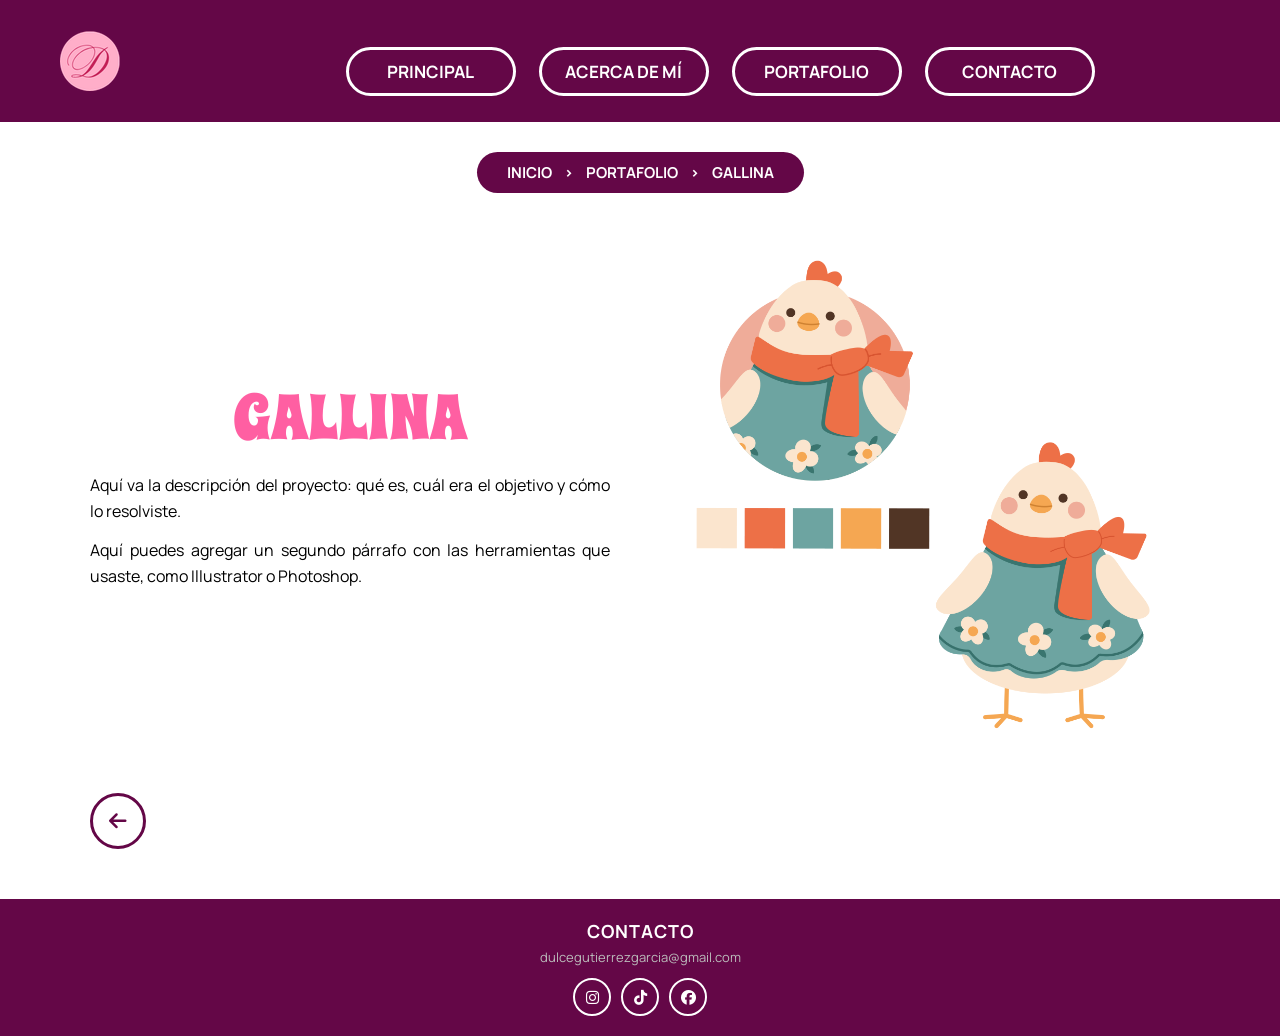
==== practica2/proyecto1.html @ a043902a "Add files via upload" ====
<!DOCTYPE html>
<html lang="es">
<head>
    <meta charset="UTF-8">
    <meta name="viewport" content="width=device-width, initial-scale=1.0">
    <link rel="preconnect" href="https://fonts.googleapis.com">
    <link rel="preconnect" href="https://fonts.gstatic.com" crossorigin>
    <link href="https://fonts.googleapis.com/css2?family=Manrope:wght@200..800&family=Narnoor:wght@400;500;600;700;800&family=Sniglet:wght@400;800&family=Spicy+Rice&display=swap" rel="stylesheet">
    <link rel="stylesheet" href="https://cdnjs.cloudflare.com/ajax/libs/font-awesome/6.5.1/css/all.min.css">
    <link rel="stylesheet" type="text/css" href="css/estilos.css">
    <title>Gallina | Portafolio</title>
</head>

<body>
    <header id="encabezado">
        <figure id="logotipo">
            <img src="img/Logo.png" alt="Logotipo de Dulce">
        </figure>

        <nav id="menu">
            <ul>
                <li><a href="index.html">Principal</a></li>
                <li><a href="index.html#acercademi">Acerca de mí</a></li>
                <li><a href="index.html#portafolio">Portafolio</a></li>
                <li><a href="index.html#contacto">Contacto</a></li>
            </ul>
        </nav>
    </header>

    <main id="proyecto">

        <!-- Breadcrumbs -->
        <nav class="migas" aria-label="Estás en">
            <a href="index.html">Inicio</a>
            <span>&gt;</span>
            <a href="index.html#portafolio">Portafolio</a>
            <span>&gt;</span>
            <span>Gallina</span>
        </nav>

        <!-- Título + descripción | imagen -->
        <section class="proyecto-contenido">
            <div class="proyecto-texto">
                <h1>Gallina</h1>
                <p>Aquí va la descripción del proyecto: qué es, cuál era el objetivo y cómo lo resolviste.</p>
                <p>Aquí puedes agregar un segundo párrafo con las herramientas que usaste, como Illustrator o Photoshop.</p>
            </div>

            <figure class="proyecto-imagen">
                <img src="img/proyecto1.png" alt="Gallina, ilustración vectorial">
            </figure>
        </section>

        <!-- Flecha para regresar -->
        <a class="volver" href="index.html#portafolio" aria-label="Volver al portafolio">
            <i class="fa-solid fa-arrow-left"></i>
        </a>

    </main>

    <footer id="contacto">
        <h2>Contacto</h2>
        <p>dulcegutierrezgarcia@gmail.com</p>
        <ul>
            <li><a href="https://www.instagram.com/_dulce_g_?dlrf=MXkxOGN0NDM3bWo4aw==/" target="_blank" rel="noopener" aria-label="Instagram"><i class="fa-brands fa-instagram"></i></a></li>
            <li><a href="https://www.tiktok.com/@dulcitosss_?_r=1&_t=ZS-9Ag1h3GOVRE" target="_blank" rel="noopener" aria-label="TikTok"><i class="fa-brands fa-tiktok"></i></a></li>
            <li><a href="https://www.facebook.com/dulcejaneth.gutierrezgarcia/" target="_blank" rel="noopener" aria-label="Facebook"><i class="fa-brands fa-facebook"></i></a></li>
        </ul>
    </footer>
</body>
</html>
---- practica2/css/estilos.css ----
body {
    margin:0;
    padding:0;
    font-family: "Manrope", sans-serif;
}


#encabezado {
    position: relative;
    display: flex;
    align-items: center;
    justify-content: center;
    padding: 15px 20px;
    background-color: #640747;
}

#logotipo {
        width: 60px;
        height: 60px;
}

#menu {
    margin-top: 20px;
    width: 600px;
    height: 50px;
}

#menu {
    display: flex;
    justify-content: center;
    align-items: center;
    gap: 10px;
    width: 100%;
}

#menu {
    display: flex;
    justify-content: center;
    align-items: center;
    gap: 35px;
    width: 100%;
}

#menu a {
    display: inline-block;
    background-color:#640747;
    color: #FFFFFF;
    text-decoration: none;
    text-align: center;
    font-family: Manrope, sans-serif;
    font-size: 17px;
    font-weight: bold;
    text-transform: uppercase;
    width: 140px;
    padding: 10px 12px;
    border: 3px solid #FFFFFF;
    border-radius: 35px;
    transition: all 0.3s ease;
}

#menu a:hover {
    background-color: #F5A6CC;
    color: #FFFFFF;
    border-color: #FFFFFF;
    transform: scale(1.05);
}

#menu ul li {
    display: inline;
    margin-right: 20px;
}

/*------------------------------- Sección portada --------------*/
#portada {
    width: 100%;
    overflow: hidden;
}

#imgportada {
    margin: 0;
    width: 100%;
    height: auto;
}

#imgportada img {
    width: 100%;
    height: auto;
    display: block;
}
/*------------------------------- Sección acerca de mi --------------*/

#acercademi {
    display: block;
    padding: 40px 20px;
}


#imgperfil {
    position: relative;
    width: 280px;
    height: 330px;
    margin: 0;
    flex-shrink: 0;
    padding: 10px;
    background-color: #FFFFFF;
    box-shadow: 0 6px 18px rgba(0, 0, 0, 0.25);
}

#imgperfil img {
    width: 100%;
    height: 100%;
    object-fit: cover;
    display: block;
}

.cinta {
    position: absolute;
    top: -16px;
    left: 50%;
    width: 110px;
    height: 30px;
    background-color: rgba(245, 166, 204, 0.85);
    transform: translateX(-50%) rotate(-3deg);
    box-shadow: 0 2px 4px rgba(0, 0, 0, 0.15);
}

/* Título */
#encabezadoacercademi {
    display: flex;
    justify-content: center;
    align-items: center;
    gap: 80px;
    max-width: 960px;
    margin: 0 auto;
    padding: 30px 20px;
}

#textoacercademi h1 {
    font-family: "Spicy Rice", serif;
    font-weight: 400;
    font-size: 64px;           
    line-height: 1.1;
    margin: 20px 0 0;          
    color: #FF5FA2;
    text-align: center;
}


/* ----- Parte inferior: presentación y habilidades ----- */

#presentacion {
    text-align: left;
}

#presentacion p {
    font-family: "Manrope", sans-serif;
    font-size: 16px;      
    line-height: 1.6;
    margin: 0 0 14px;
    text-align: justify;
    hyphens: auto;
}

#presentacion p:last-child {
    text-align: center;
    margin-top: 24px;
}

#habilidades-imagenes {
    display: flex;
    justify-content: center;
    align-items: flex-start;
    gap: 60px;
    max-width: 1100px;
    margin: 60px auto 40px;
    padding: 20px;
}

.columna-habilidad {
    flex: 1;
    text-align: center;
}

.columna-habilidad h2 {
    font-family: "Spicy Rice", serif;
    font-weight: 400;
    font-size: 48px;
    line-height: 1.1;
    margin: 0 0 24px;
    color: #FF5FA2;
    text-transform: uppercase;   
}

.columna-habilidad img {
    width: 100%;
    max-width: 480px;
    height: auto;
    display: block;
    margin: 0 auto;
}

#descarga {
    text-align: center;
    width: 100%;
    margin: 20px 0 40px;
}

#descarga p {
    margin: 0 0 10px;
}

#descarga a {
    display: inline-block;
    transition: transform 0.3s ease;
}

#descarga img {
    width: 100px;        
    height: auto;
    display: block;
}

#descarga a:hover {
    transform: scale(1.1);
}

/*------------------------------- Portafolio --------------*/

#portafolio {
    text-align: center;
}

#portafolio h2 {
    display: inline-block;
    font-family: "Spicy Rice", serif;
    font-weight: 400;
    font-size: 40px;
    line-height: 1.1;
    margin: 40px 0 10px;
    padding: 12px 50px;
    color: #FF5FA2;
    text-transform: uppercase;
    background-color: transparent;
    border: 4px solid #FF5FA2;
    border-radius: 50px;
}

#trabajos {
    display: grid;
    grid-template-columns: repeat(4, 1fr);
    gap: 40px 30px;
    max-width: 1300px;
    margin: 0 auto;
    padding: 20px;
}

#trabajos h3 {
    font-family: "Sniglet", sans-serif;
    font-weight: 400;
    font-size: 24px;
    margin: 0 0 10px;
    color: #640747;
}

#trabajos figure {
    margin: 0 0 15px;
    width: 100%;
    display: flex;
    justify-content: center;
}

#trabajos img {
    width: 100%;
    max-width: 300px;
    height: auto;
}

.boton {
    margin: 15px auto;
    width: 170px;
    background-color: #640747;
    border-radius: 50px;
    transition: all 0.3s ease;
}

.boton a {
    display: block;
    padding: 12px 20px;
    color: #FFFFFF;
    text-decoration: none;
    text-align: center;
    font-family: "Manrope", sans-serif;
    font-size: 15px;
    font-weight: bold;
    text-transform: uppercase;
}

.boton:hover {
    background-color: #F5A6CC;
    transform: scale(1.05);
}


/*------------------------------- Contacto --------------*/

#contacto {
    background-color: #640747;
    color: white;
    text-align: center;
    padding: 20px;
}

#contacto h2 {
    margin: 0 0 5px;
    font-size: 18px;
    letter-spacing: 1px;
    text-transform: uppercase;
}

#contacto p {
    margin: 0 0 12px;
    font-size: 13px;
    color: #bbb;
}

#contacto ul {
    list-style: none;
    padding: 0;
    margin: 0;
    display: flex;
    justify-content: center;
    gap: 10px;
}

#contacto ul a {
    display: flex;
    align-items: center;
    justify-content: center;
    width: 34px;
    height: 34px;
    border: 2px solid white;
    border-radius: 50%;
    color: white;
    font-size: 15px;
    text-decoration: none;
    transition: all 0.3s;
}

#contacto ul a:hover {
    background-color: rgb(254, 174, 209);
    border-color: rgb(254, 174, 209);
}

/*------------------------------- Página de proyecto --------------*/

#proyecto {
    max-width: 1100px;
    margin: 0 auto;
    padding: 30px 20px 50px;
    text-align: center;
}

/* Breadcrumbs en píldora */
.migas {
    display: inline-flex;
    align-items: center;
    gap: 12px;
    background-color: #640747;
    color: #FFFFFF;
    font-size: 15px;
    font-weight: bold;
    text-transform: uppercase;
    padding: 10px 30px;
    border-radius: 50px;
}

.migas a {
    color: #FFFFFF;
    text-decoration: none;
}

.migas a:hover {
    color: #F5A6CC;
}

/* Título + descripción | imagen */
.proyecto-contenido {
    display: flex;
    align-items: center;
    gap: 60px;
    margin-top: 40px;
}

.proyecto-texto {
    flex: 1;
    text-align: left;
}

.proyecto-texto h1 {
    font-family: "Spicy Rice", serif;
    font-weight: 400;
    font-size: 64px;
    line-height: 1.1;
    margin: 0 0 20px;
    color: #FF5FA2;
    text-transform: uppercase;
    text-align: center;      
}

.proyecto-texto p {
    font-family: "Manrope", sans-serif;
    font-size: 16px;
    line-height: 1.6;
    margin: 0 0 14px;
    text-align: justify;
}

.proyecto-imagen {
    flex: 1;
    margin: 0;
}

.proyecto-imagen img {
    width: 100%;
    height: auto;
    display: block;
    animation: aparecer 1s ease both;
}

@keyframes aparecer {
    from { opacity: 0; transform: translateY(20px); }
    to   { opacity: 1; transform: translateY(0); }
}

/* Flecha de regreso */
.volver {
    display: flex;
    align-items: center;
    justify-content: center;
    width: 50px;
    height: 50px;
    margin-top: 40px;
    border: 3px solid #640747;
    border-radius: 50%;
    color: #640747;
    font-size: 20px;
    text-decoration: none;
    transition: all 0.3s ease;
}

.volver:hover {
    background-color: #F5A6CC;
    border-color: #F5A6CC;
    color: #FFFFFF;
    transform: scale(1.1);
}

@media (max-width: 800px) {
    .proyecto-contenido {
        flex-direction: column;
        gap: 30px;
    }

    .proyecto-texto h1 {
        font-size: 48px;
    }
}
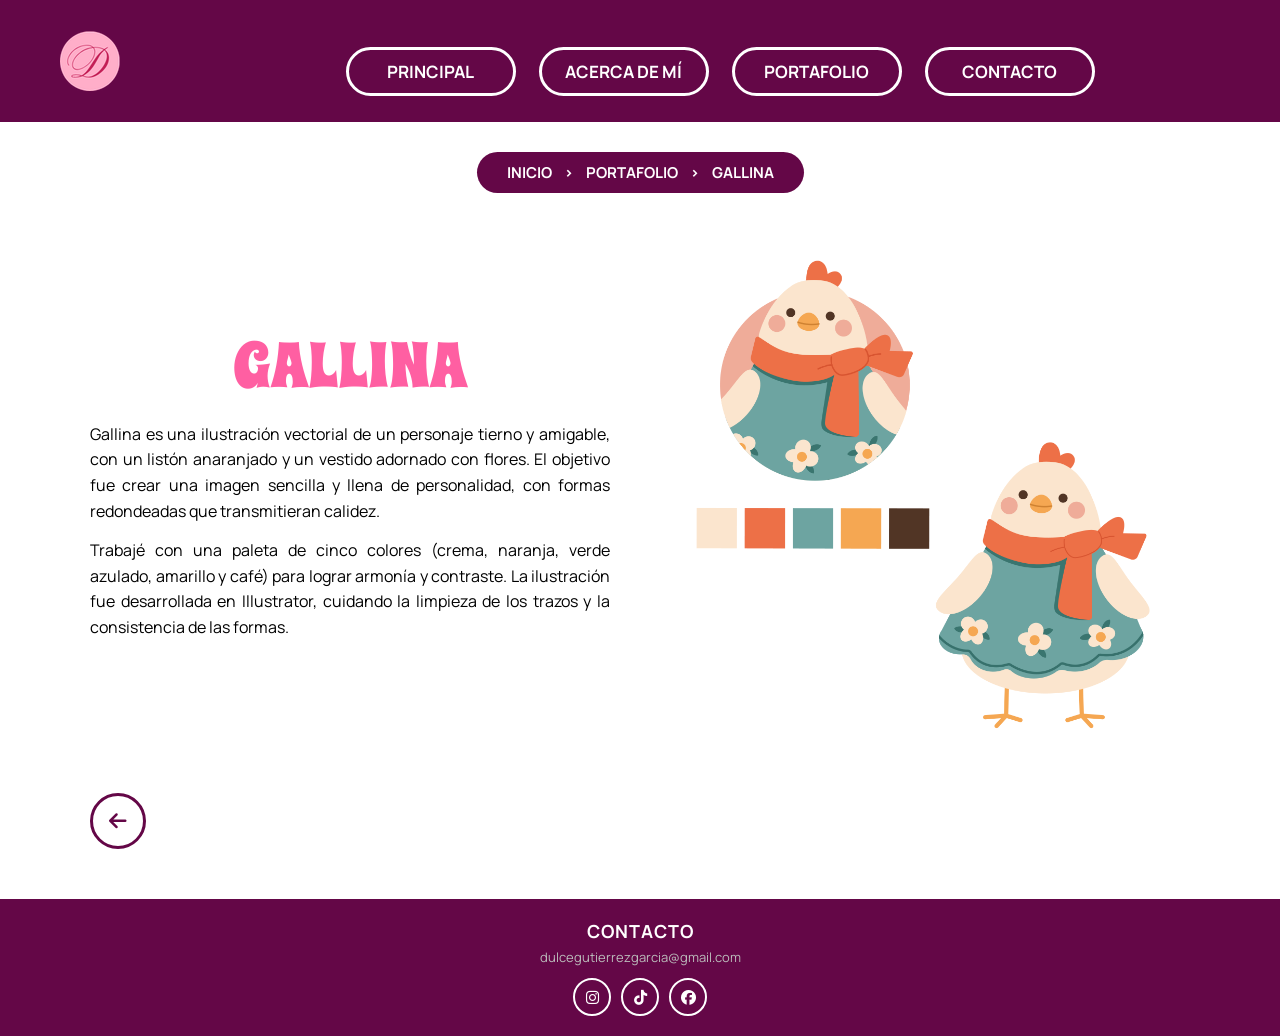
==== commit e74bf58b: "Add files via upload" ====
--- a/practica2/proyecto1.html
+++ b/practica2/proyecto1.html
@@ -42,8 +42,8 @@
         <section class="proyecto-contenido">
             <div class="proyecto-texto">
                 <h1>Gallina</h1>
-                <p>Aquí va la descripción del proyecto: qué es, cuál era el objetivo y cómo lo resolviste.</p>
-                <p>Aquí puedes agregar un segundo párrafo con las herramientas que usaste, como Illustrator o Photoshop.</p>
+                <p>Gallina es una ilustración vectorial de un personaje tierno y amigable, con un listón anaranjado y un vestido adornado con flores. El objetivo fue crear una imagen sencilla y llena de personalidad, con formas redondeadas que transmitieran calidez.</p>
+                <p>Trabajé con una paleta de cinco colores (crema, naranja, verde azulado, amarillo y café) para lograr armonía y contraste. La ilustración fue desarrollada en Illustrator, cuidando la limpieza de los trazos y la consistencia de las formas.</p>
             </div>
 
             <figure class="proyecto-imagen">
